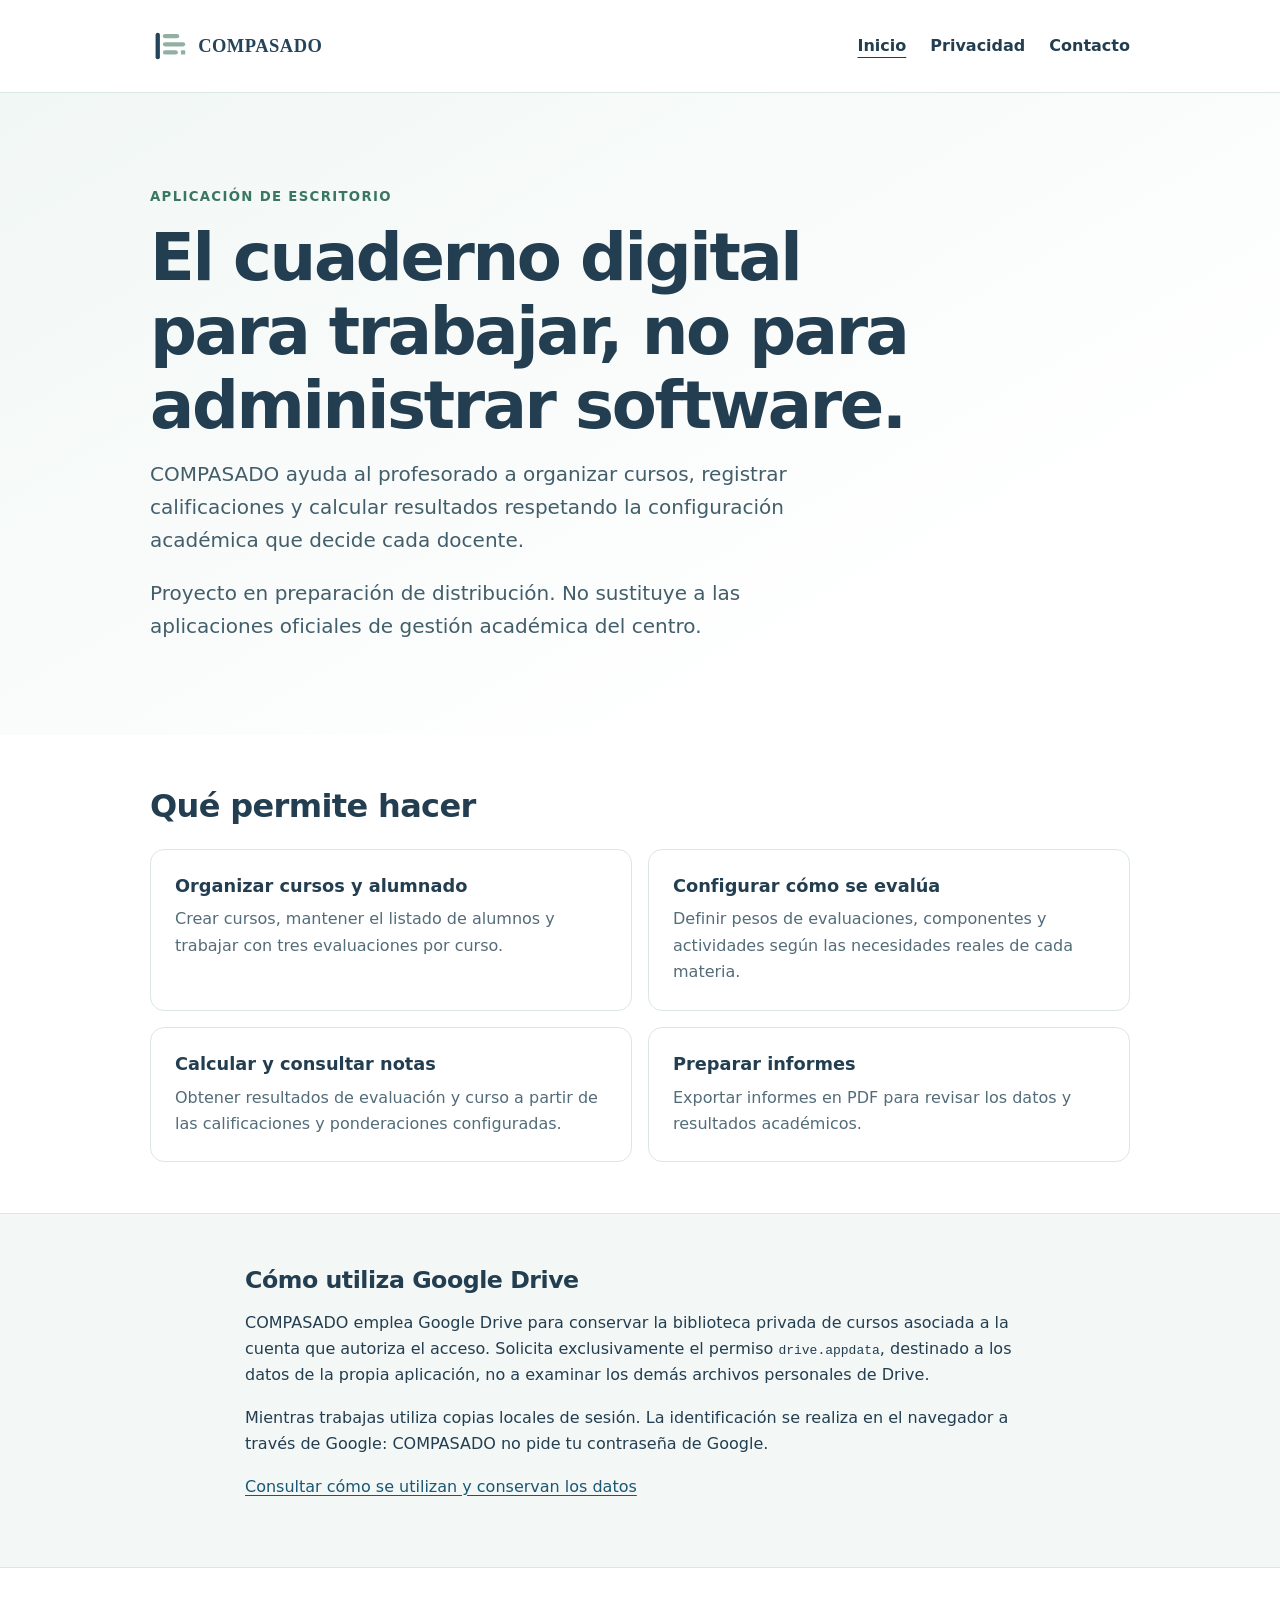
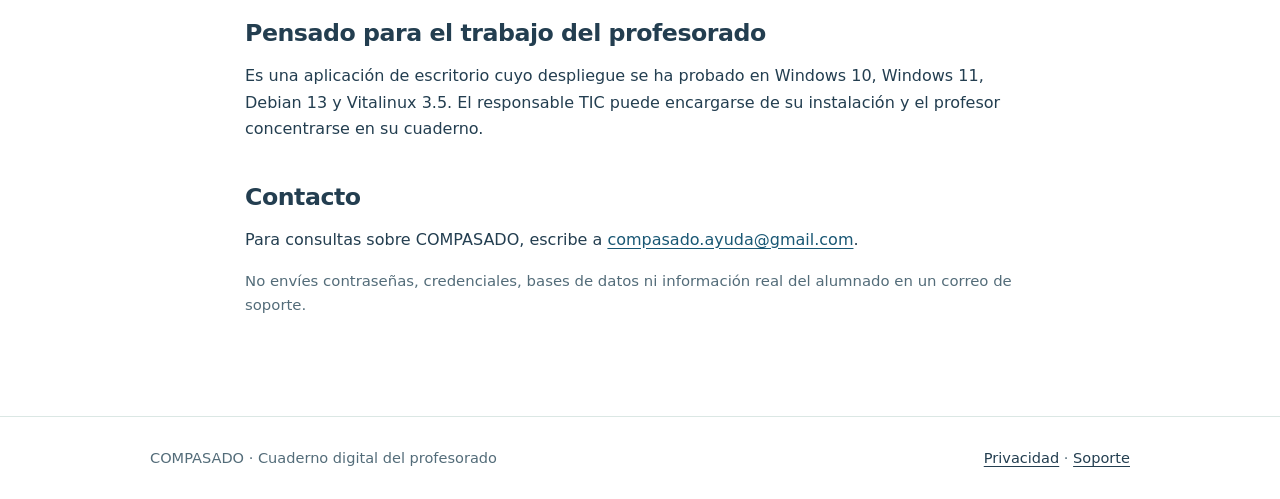
==== index.html @ ba843fa4 "Add COMPASADO public homepage" ====
<!doctype html>
<html lang="es">
<head>
  <meta charset="utf-8">
  <meta name="viewport" content="width=device-width, initial-scale=1">
  <meta name="color-scheme" content="light">
  <meta name="description" content="COMPASADO: cuaderno digital de escritorio para el trabajo cotidiano del profesorado.">
  <title>COMPASADO — Cuaderno digital del profesorado</title>
  <link rel="icon" type="image/svg+xml" href="./assets/compasado_logo.svg">
  <link rel="stylesheet" href="./style.css">
</head>
<body>
<header class="site-header"><div class="wrap header-inner">
  <a class="brand" href="./index.html" aria-label="COMPASADO, inicio"><img src="./assets/compasado_logo.svg" width="640" height="112" alt="COMPASADO"></a>
  <nav class="nav" aria-label="Navegación principal"><a href="./index.html" aria-current="page">Inicio</a><a href="./privacidad.html" >Privacidad</a><a href="mailto:compasado.ayuda@gmail.com">Contacto</a></nav>
</div></header>
<main>
  <section class="hero"><div class="wrap">
    <div class="eyebrow">Aplicación de escritorio</div>
    <h1>El cuaderno digital para trabajar, no para administrar software.</h1>
    <p>COMPASADO ayuda al profesorado a organizar cursos, registrar calificaciones y calcular resultados respetando la configuración académica que decide cada docente.</p>
    <p class="small">Proyecto en preparación de distribución. No sustituye a las aplicaciones oficiales de gestión académica del centro.</p>
  </div></section>
  <section class="section"><div class="wrap">
    <h2>Qué permite hacer</h2>
    <div class="cards">
      <div class="card"><h3>Organizar cursos y alumnado</h3><p>Crear cursos, mantener el listado de alumnos y trabajar con tres evaluaciones por curso.</p></div>
      <div class="card"><h3>Configurar cómo se evalúa</h3><p>Definir pesos de evaluaciones, componentes y actividades según las necesidades reales de cada materia.</p></div>
      <div class="card"><h3>Calcular y consultar notas</h3><p>Obtener resultados de evaluación y curso a partir de las calificaciones y ponderaciones configuradas.</p></div>
      <div class="card"><h3>Preparar informes</h3><p>Exportar informes en PDF para revisar los datos y resultados académicos.</p></div>
    </div>
  </div></section>
  <section class="section band"><div class="wrap prose">
    <h2>Cómo utiliza Google Drive</h2>
    <p>COMPASADO emplea Google Drive para conservar la biblioteca privada de cursos asociada a la cuenta que autoriza el acceso. Solicita exclusivamente el permiso <code>drive.appdata</code>, destinado a los datos de la propia aplicación, no a examinar los demás archivos personales de Drive.</p>
    <p>Mientras trabajas utiliza copias locales de sesión. La identificación se realiza en el navegador a través de Google: COMPASADO no pide tu contraseña de Google.</p>
    <p><a href="./privacidad.html">Consultar cómo se utilizan y conservan los datos</a></p>
  </div></section>
  <section class="section"><div class="wrap prose">
    <h2>Pensado para el trabajo del profesorado</h2>
    <p>Es una aplicación de escritorio cuyo despliegue se ha probado en Windows 10, Windows 11, Debian 13 y Vitalinux 3.5. El responsable TIC puede encargarse de su instalación y el profesor concentrarse en su cuaderno.</p>
    <h2>Contacto</h2>
    <p>Para consultas sobre COMPASADO, escribe a <a href="mailto:compasado.ayuda@gmail.com">compasado.ayuda@gmail.com</a>.</p>
    <p class="small">No envíes contraseñas, credenciales, bases de datos ni información real del alumnado en un correo de soporte.</p>
  </div></section>
</main>
<footer class="site-footer"><div class="wrap footer-inner"><span>COMPASADO · Cuaderno digital del profesorado</span><span><a href="./privacidad.html">Privacidad</a> · <a href="mailto:compasado.ayuda@gmail.com">Soporte</a></span></div></footer>
</body></html>
---- style.css ----
/* COMPASADO · Sitio informativo estático · Sin dependencias externas */
:root { color-scheme: light; --ink:#233e50; --muted:#536c79; --soft:#f3f7f6; --line:#dbe7e4; --sage:#7eab9a; --white:#ffffff; }
* { box-sizing:border-box; }
html { scroll-behavior:smooth; }
body { margin:0; color:var(--ink); background:var(--white); font-family:system-ui,-apple-system,"Segoe UI",Arial,sans-serif; line-height:1.65; }
a { color:#195774; text-underline-offset:3px; }
a:hover { color:#0f4059; }
a:focus-visible { outline:3px solid #276e88; outline-offset:3px; border-radius:3px; }
.wrap { width:min(100% - 3rem, 980px); margin-inline:auto; }
.site-header { border-bottom:1px solid var(--line); background:var(--white); }
.header-inner { min-height:92px; display:flex; justify-content:space-between; align-items:center; gap:1rem; }
.brand { display:inline-flex; align-items:center; flex:0 1 275px; min-width:0; }
.brand img { display:block; max-width:100%; height:auto; }
.nav { display:flex; flex-wrap:wrap; align-items:center; column-gap:1.5rem; row-gap:.4rem; }
.nav a { text-decoration:none; color:var(--ink); font-weight:650; }
.nav a[aria-current="page"] { text-decoration:underline; text-underline-offset:6px; }
.hero { padding:clamp(3rem,8vw,5.8rem) 0 clamp(2.6rem,6vw,4.5rem); background:linear-gradient(150deg,#f1f7f5 0%,#fff 77%); }
.eyebrow { color:#3b7663; font-size:.83rem; font-weight:760; letter-spacing:.1em; text-transform:uppercase; }
h1 { line-height:1.13; font-size:clamp(2.4rem,6vw,4.1rem); margin:.75rem 0 1rem; letter-spacing:-.036em; max-width:760px; }
.hero p { font-size:clamp(1.1rem,2vw,1.25rem); max-width:690px; color:#435e6b; }
.section { padding:3.2rem 0; }
h2 { font-size:clamp(1.5rem,3.5vw,2rem); line-height:1.25; letter-spacing:-.02em; margin:0 0 1.4rem; }
h3 { margin:0 0 .5rem; font-size:1.11rem; line-height:1.4; }
p { margin-top:0; }
.cards { display:grid; grid-template-columns:repeat(2,minmax(0,1fr)); gap:1rem; }
.card { border:1px solid var(--line); border-radius:14px; padding:1.5rem; background:#fff; }
.card p { margin:0; color:var(--muted); }
.band { background:var(--soft); border-block:1px solid var(--line); }
.prose { max-width:790px; }
.prose h2 { margin-top:2.5rem; margin-bottom:.9rem; font-size:1.48rem; }
.prose h2:first-child { margin-top:0; }
.prose ul { padding-left:1.4rem; }
.prose li { margin-bottom:.45rem; }
.small { font-size:.93rem; color:var(--muted); }
.site-footer { border-top:1px solid var(--line); margin-top:2rem; padding:1.8rem 0; color:var(--muted); font-size:.91rem; }
.footer-inner { display:flex; justify-content:space-between; gap:.8rem; flex-wrap:wrap; }
.footer-inner a { color:var(--ink); }
@media(max-width:700px) { .header-inner { flex-direction:column; align-items:flex-start; justify-content:center; padding:1rem 0; } .brand { width:245px; flex-basis:auto; } .cards { grid-template-columns:1fr; } .section { padding:2.4rem 0; } }
@media(prefers-reduced-motion:reduce) { html { scroll-behavior:auto; } }
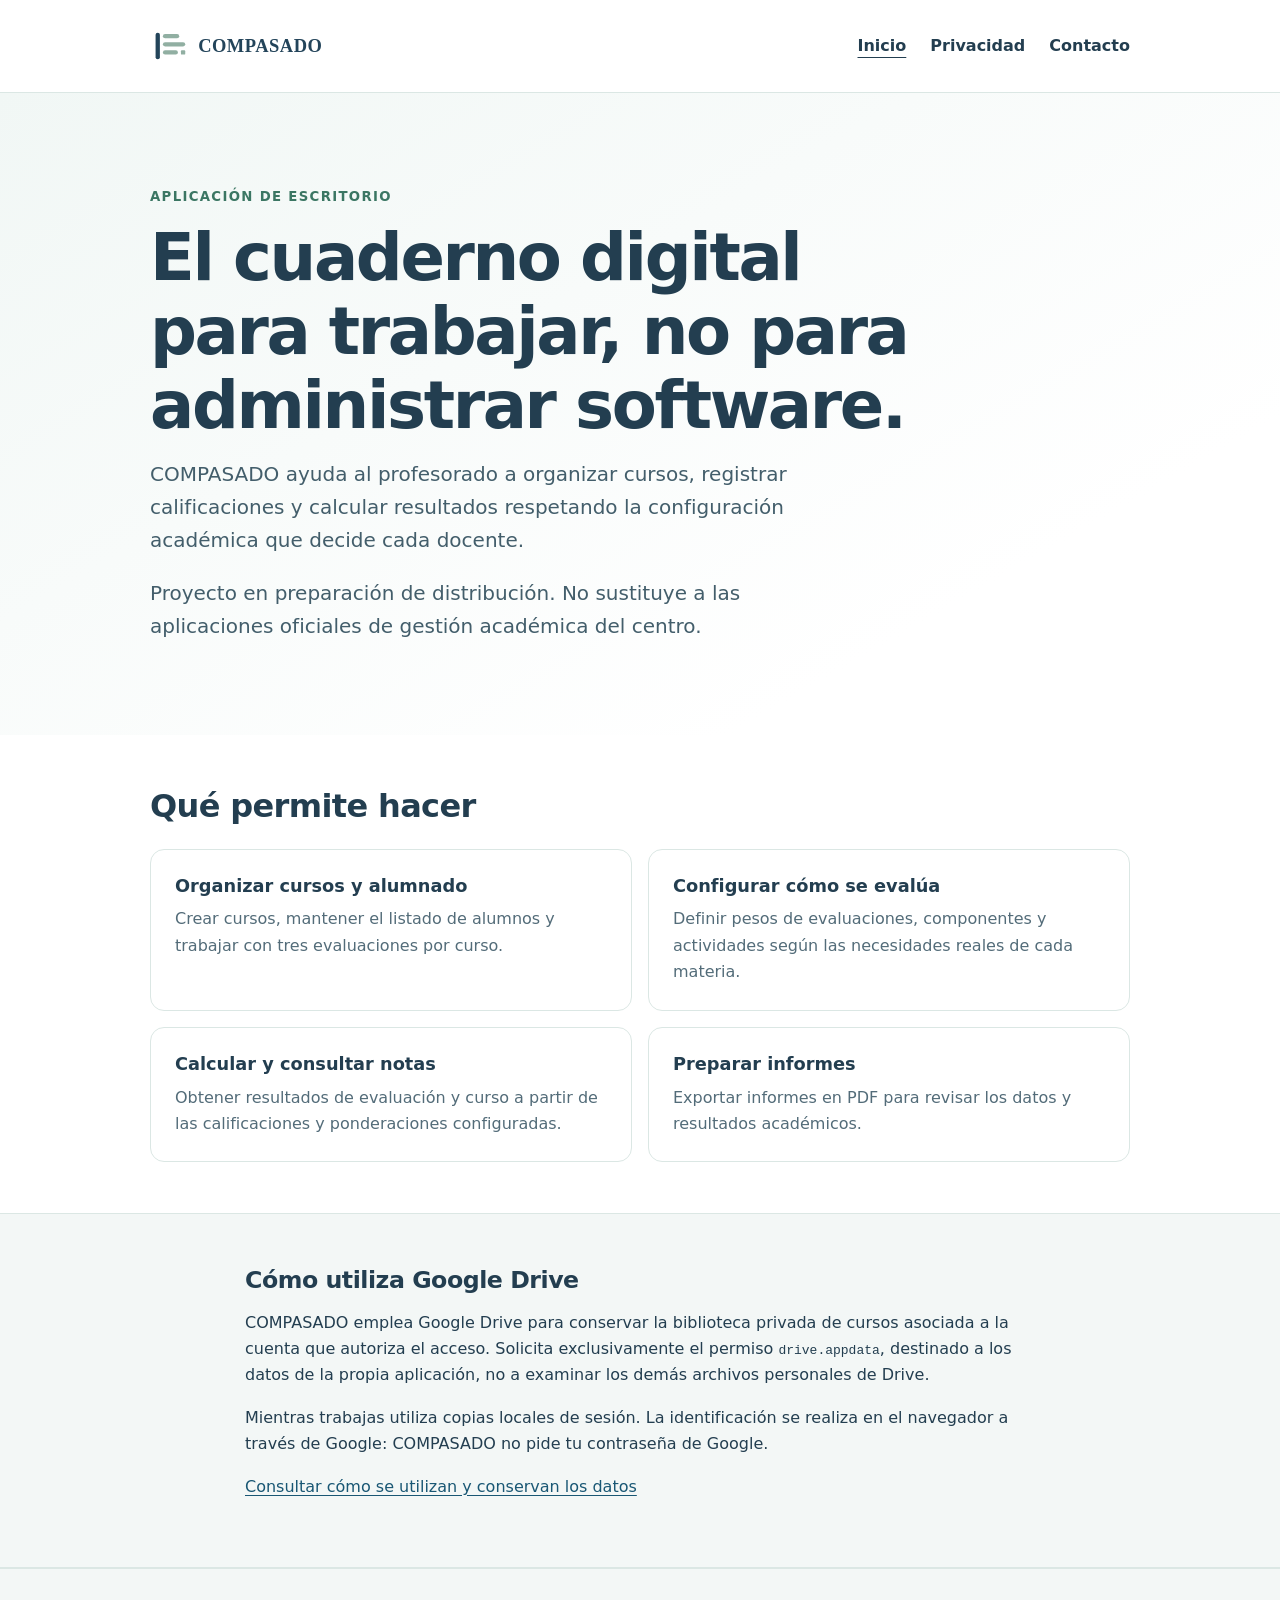
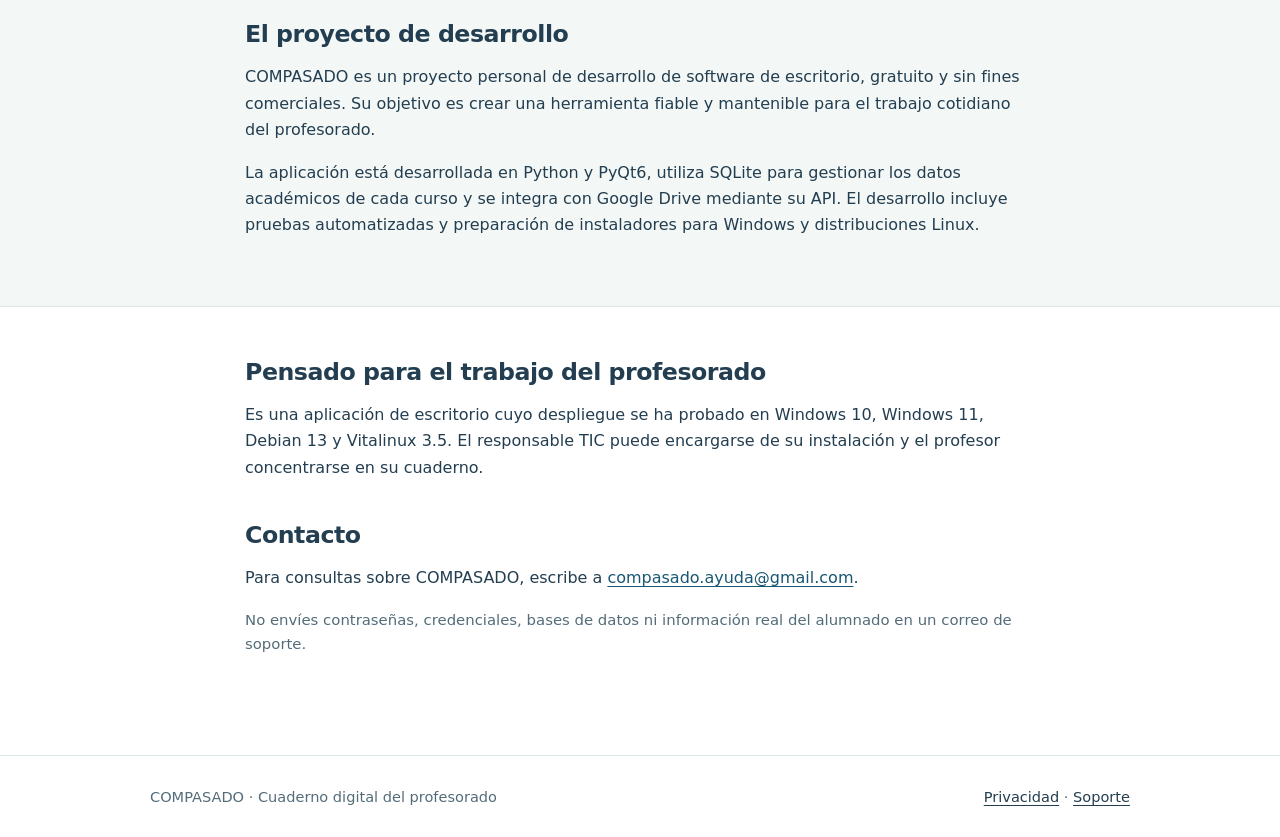
==== commit 2dbfb55c: "Explain COMPASADO as a non-commercial desktop software project" ====
--- a/index.html
+++ b/index.html
@@ -36,6 +36,11 @@
     <p>Mientras trabajas utiliza copias locales de sesión. La identificación se realiza en el navegador a través de Google: COMPASADO no pide tu contraseña de Google.</p>
     <p><a href="./privacidad.html">Consultar cómo se utilizan y conservan los datos</a></p>
   </div></section>
+  <section class="section band"><div class="wrap prose">
+    <h2>El proyecto de desarrollo</h2>
+    <p>COMPASADO es un proyecto personal de desarrollo de software de escritorio, gratuito y sin fines comerciales. Su objetivo es crear una herramienta fiable y mantenible para el trabajo cotidiano del profesorado.</p>
+    <p>La aplicación está desarrollada en Python y PyQt6, utiliza SQLite para gestionar los datos académicos de cada curso y se integra con Google Drive mediante su API. El desarrollo incluye pruebas automatizadas y preparación de instaladores para Windows y distribuciones Linux.</p>
+  </div></section>
   <section class="section"><div class="wrap prose">
     <h2>Pensado para el trabajo del profesorado</h2>
     <p>Es una aplicación de escritorio cuyo despliegue se ha probado en Windows 10, Windows 11, Debian 13 y Vitalinux 3.5. El responsable TIC puede encargarse de su instalación y el profesor concentrarse en su cuaderno.</p>
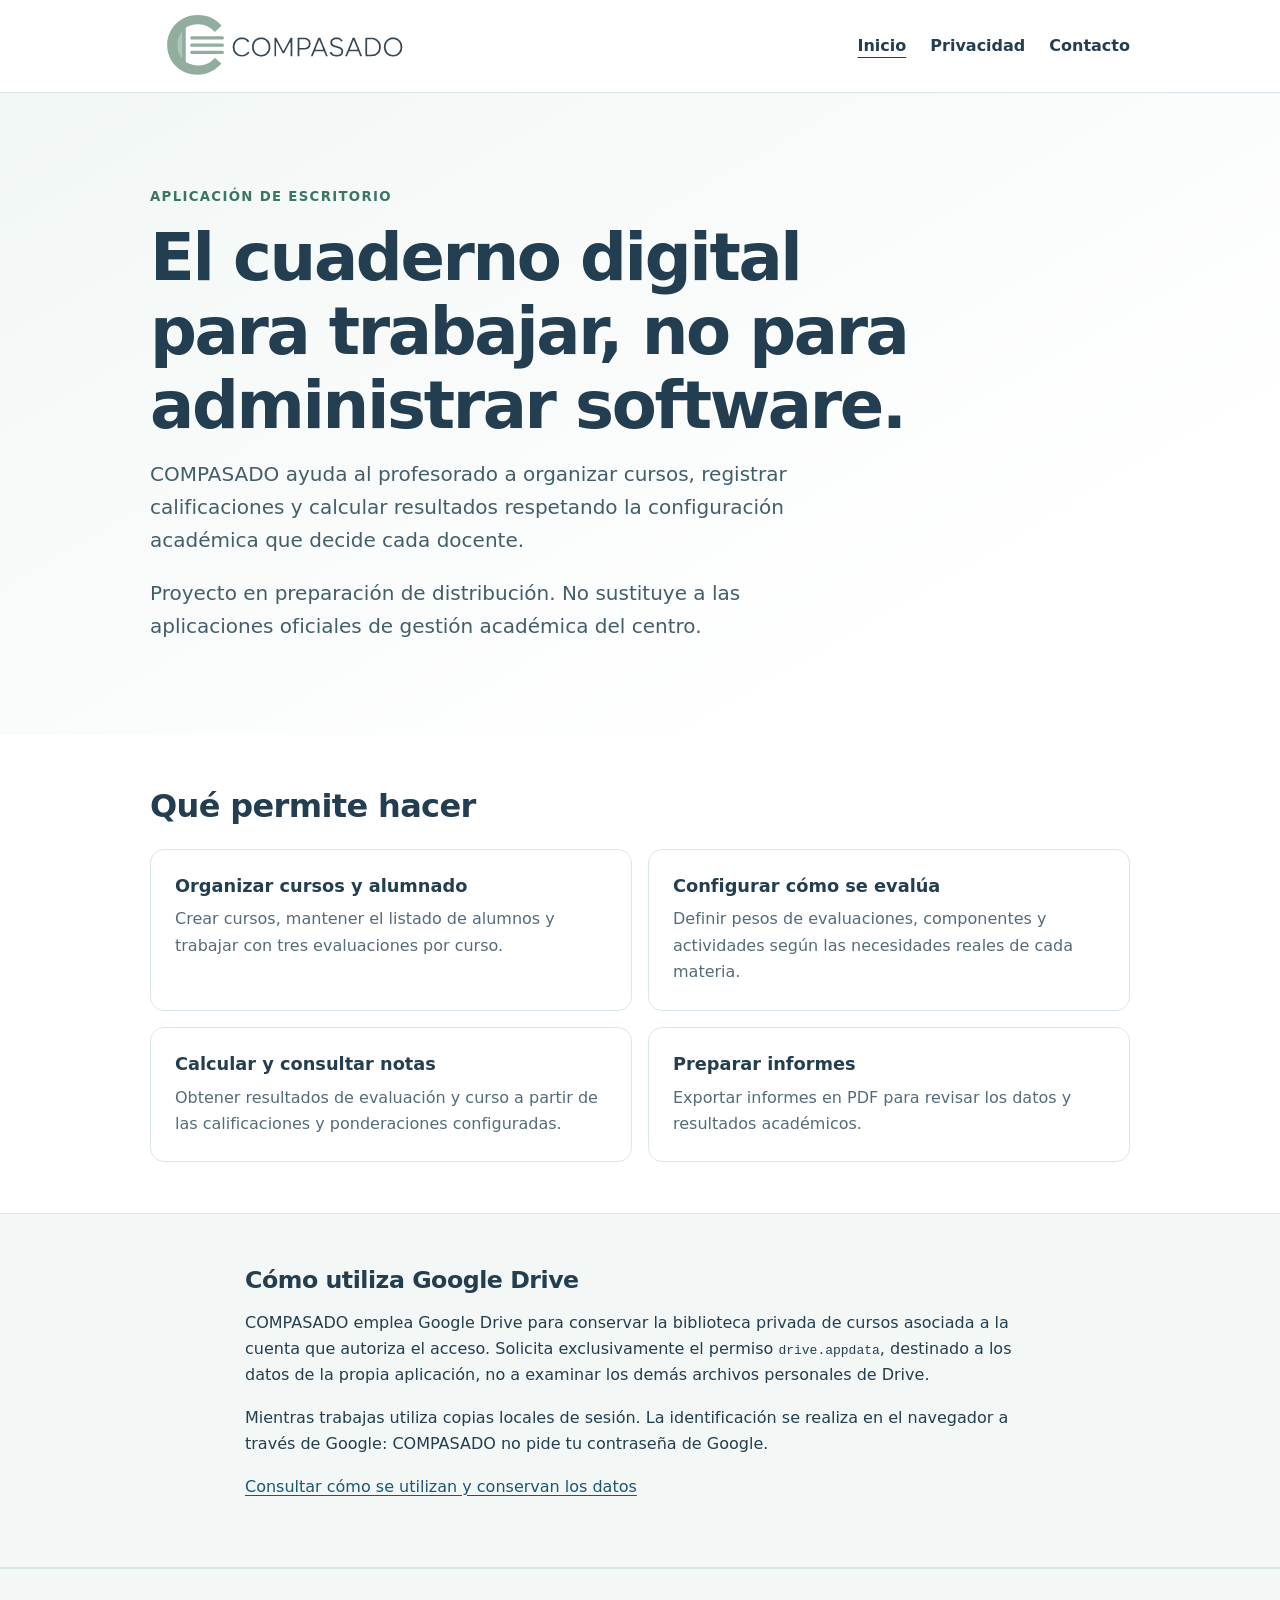
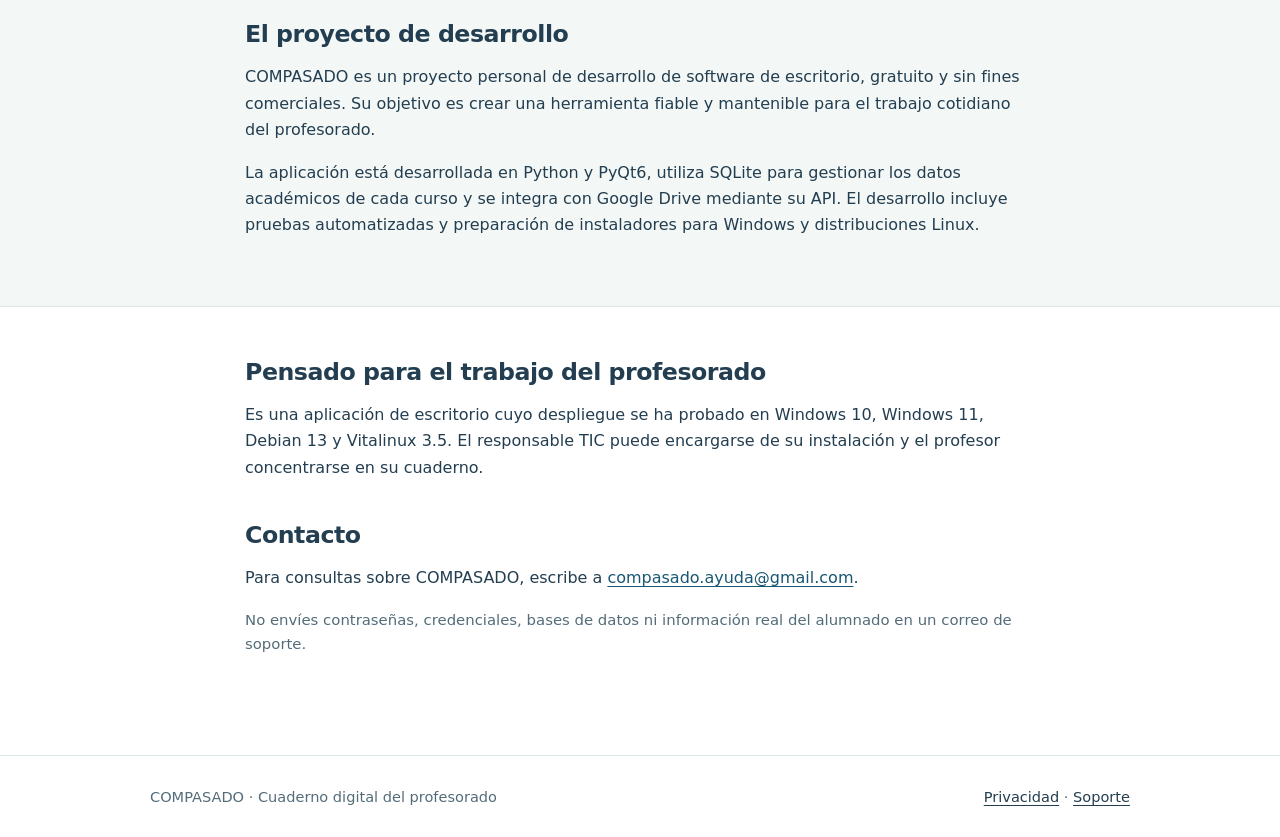
==== commit 84a30c6b: "Align index.html header and favicon with approved COMPASADO identity" ====
--- a/index.html
+++ b/index.html
@@ -3,15 +3,16 @@
 <head>
   <meta charset="utf-8">
   <meta name="viewport" content="width=device-width, initial-scale=1">
+  <meta name="google-site-verification" content="XnjLJBGDYnPngyutXPdaZFXPI00EHGspucZiKUkCKFw">
   <meta name="color-scheme" content="light">
   <meta name="description" content="COMPASADO: cuaderno digital de escritorio para el trabajo cotidiano del profesorado.">
   <title>COMPASADO — Cuaderno digital del profesorado</title>
-  <link rel="icon" type="image/svg+xml" href="./assets/compasado_logo.svg">
+  <link rel="icon" type="image/svg+xml" href="./assets/compasado_icono.svg">
   <link rel="stylesheet" href="./style.css">
 </head>
 <body>
 <header class="site-header"><div class="wrap header-inner">
-  <a class="brand" href="./index.html" aria-label="COMPASADO, inicio"><img src="./assets/compasado_logo.svg" width="640" height="112" alt="COMPASADO"></a>
+  <a class="brand" href="./index.html" aria-label="COMPASADO, inicio"><img src="./assets/compasado_logo.svg" width="1600" height="500" alt="COMPASADO"></a>
   <nav class="nav" aria-label="Navegación principal"><a href="./index.html" aria-current="page">Inicio</a><a href="./privacidad.html" >Privacidad</a><a href="mailto:compasado.ayuda@gmail.com">Contacto</a></nav>
 </div></header>
 <main>
